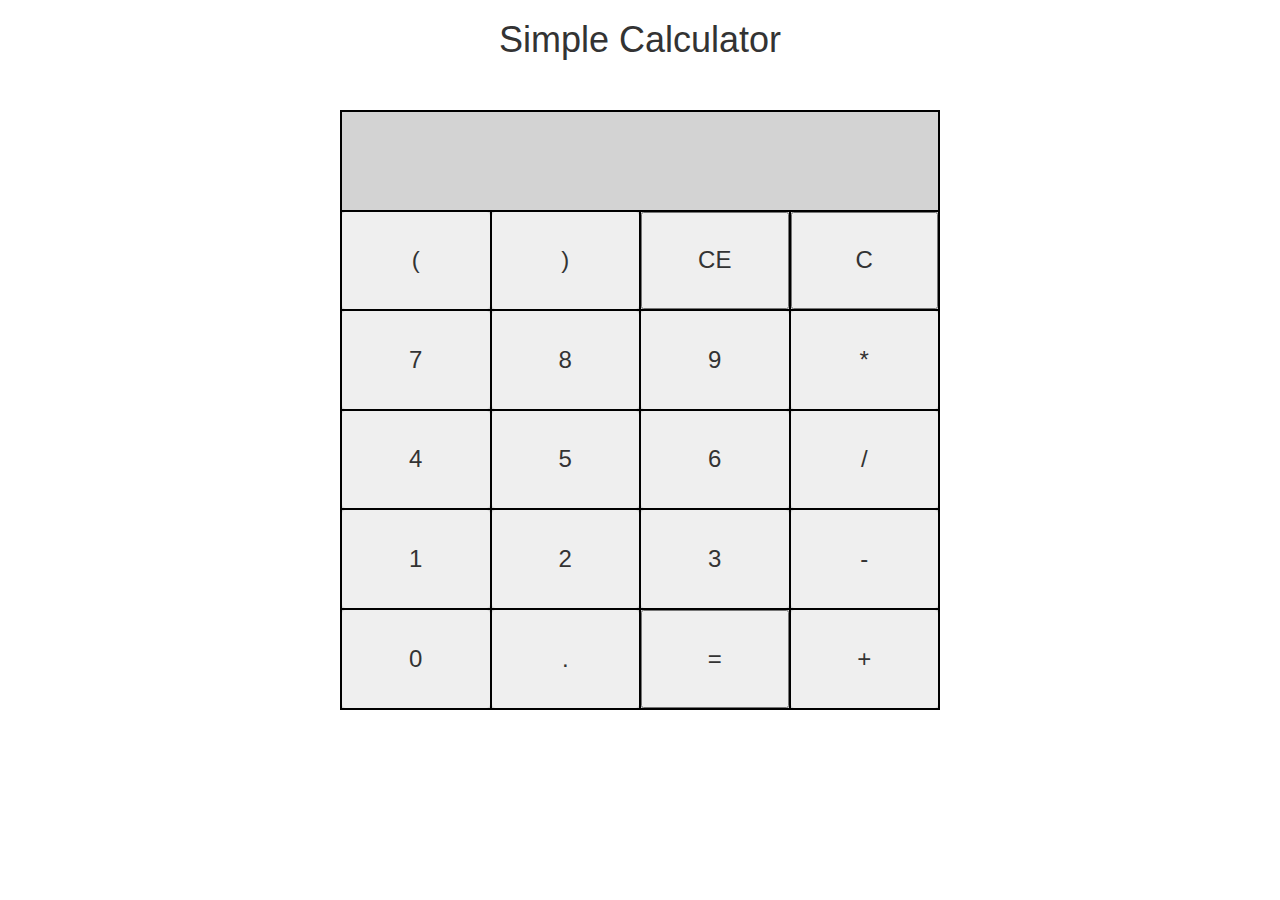
==== index.html @ 91f6bb15 "Uploaded Website" ====
<!DOCTYPE <!DOCTYPE html>
    <head>
        <meta charset="utf-8">
        <meta http-equiv="X-UA-Compatible" content="IE=edge">
        <title>Assignment 2 Calculator</title>
        <meta name="viewport" content="width=device-width, initial-scale=1">
        <script src="https://ajax.googleapis.com/ajax/libs/jquery/3.4.1/jquery.min.js"></script>
        <script src="script.js"></script>

        <!-- Latest compiled and minified JavaScript -->
        <script src="https://stackpath.bootstrapcdn.com/bootstrap/3.4.1/js/bootstrap.min.js" integrity="sha384-aJ21OjlMXNL5UyIl/XNwTMqvzeRMZH2w8c5cRVpzpU8Y5bApTppSuUkhZXN0VxHd" crossorigin="anonymous"></script>

        <!-- Latest compiled and minified CSS -->
        <link rel="stylesheet" href="https://stackpath.bootstrapcdn.com/bootstrap/3.4.1/css/bootstrap.min.css" integrity="sha384-HSMxcRTRxnN+Bdg0JdbxYKrThecOKuH5zCYotlSAcp1+c8xmyTe9GYg1l9a69psu" crossorigin="anonymous">
        <link rel="stylesheet" href="style.css">

    </head>

    <body>
        <h1 align="center">Simple Calculator</h1>
        <table id="calculator" align="center">
            <tbody>
                <tr>
                    <td id="display" colspan=5></td>
                </tr>
                <tr>
                    <td><button type="button" class="btn">(</button></td>
                    <td><button type="button" class="btn">)</button></td>
                    <td><button type="button" id="back" class="execute">CE</button></td>
                    <td><button type="button" id="clear" class="execute">C</button></td>
                </tr>
                <tr>
                    <td><button type="button" class="btn">7</button></td>
                    <td><button type="button" class="btn">8</button></td>
                    <td><button type="button" class="btn">9</button></td>
                    <td><button type="button" class="btn">*</button></td>
                </tr>
                <tr>
                    <td><button type="button" class="btn">4</button></td>
                    <td><button type="button" class="btn">5</button></td>
                    <td><button type="button" class="btn">6</button></td>
                    <td><button type="button" class="btn">/</button></td>
                </tr>
                <tr>
                    <td><button type="button" class="btn">1</button></td>
                    <td><button type="button" class="btn">2</button></td>
                    <td><button type="button" class="btn">3</button></td>
                    <td><button type="button" class="btn">-</button></td>
                </tr>
                <tr>
                    <td><button type="button" class="btn">0</button></td>
                    <td><button type="button" class="btn">.</button></td>
                    <td><button type="button" id="math" class="execute">=</button></td>
                    <td><button type="button" class="btn">+</button></td>
                </tr>
            </tbody>
        </table>
    </body>
</html>
---- style.css ----
#display {
    width: 600px;
    padding-top: 100px;
    padding-bottom: 100px;
    padding: 20px;
    border: 1px solid black;
    background-color: darkgrey;
    text-align: right;
    font-size: 36px;
}

#calculator {
    margin-top: 50px;
    width: 600px;
    height: 600px;
    text-align: center;
    border: 1px solid black;
    border-collapse: collapse;
}

#calculator tr, #calculator td {
    background-color: lightgrey;
    border: 2px solid black;
    width: 25%;
}

#calculator button {
    font-size: 24px;
}

#calculator #display {
    height: 100px;
}

.btn, .execute {
    width: 100%;
    height: 100%;
    padding: 0;
    margin: 0;
    display:inline-block;
}


@media only screen and (max-width: 600px) {
    #calculator {
        width: 100%;
        max-width: inherit;
    }
    #calculator tr, #calculator td {
        max-width: inherit;
    }
}
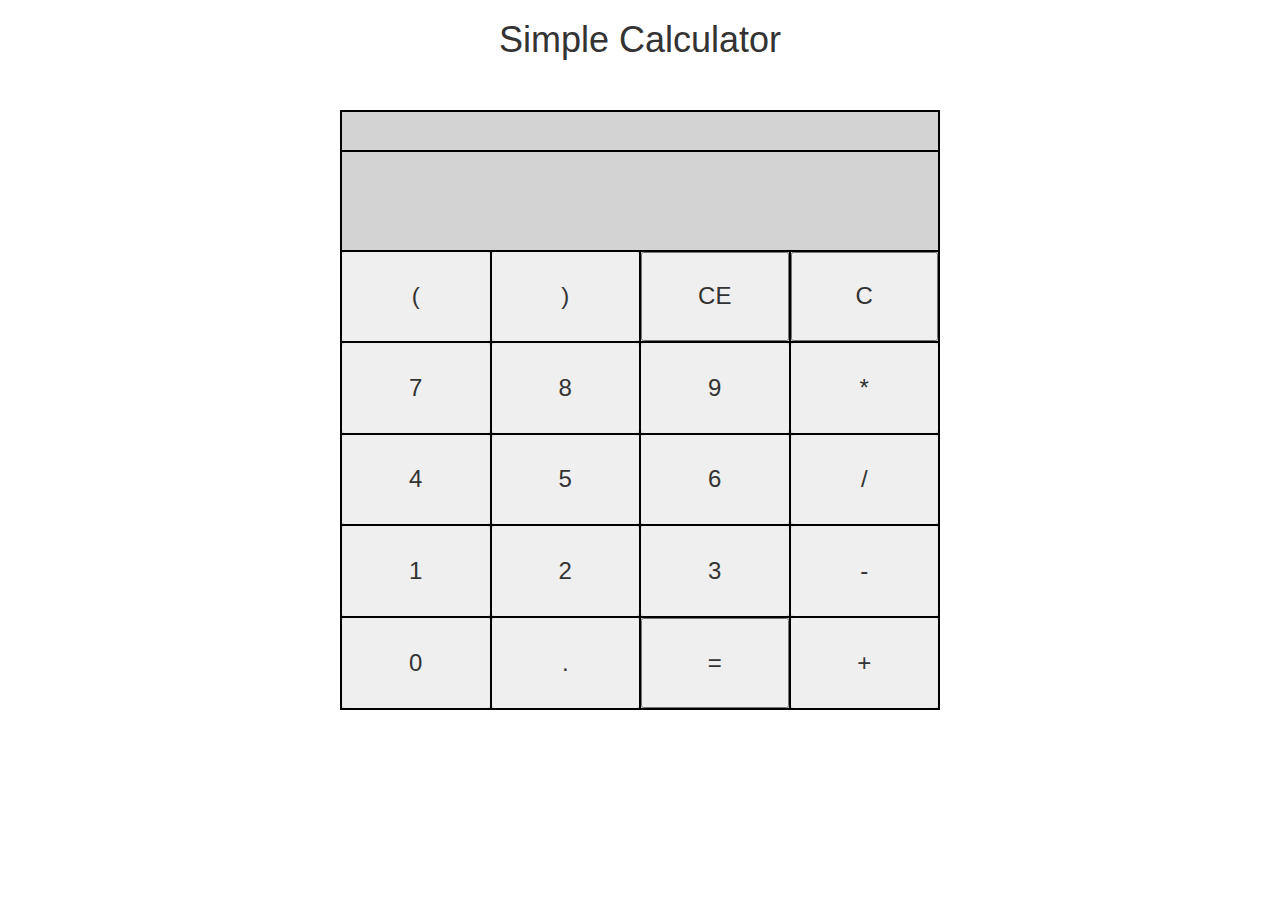
==== commit 5056d2ea: "Added expression History" ====
--- a/index.html
+++ b/index.html
@@ -20,6 +20,9 @@
         <h1 align="center">Simple Calculator</h1>
         <table id="calculator" align="center">
             <tbody>
+                <tr>
+                    <td id="history" colspan=5></td>
+                </tr>
                 <tr>
                     <td id="display" colspan=5></td>
                 </tr>
--- a/style.css
+++ b/style.css
@@ -7,6 +7,16 @@
     background-color: darkgrey;
     text-align: right;
     font-size: 36px;
+}
+
+#history {
+    width: 600px;
+    height: 40px;
+    padding-right: 20px;
+    border: 1px solid black;
+    background-color: darkgrey;
+    text-align: right;
+    font-size: 20px;
 }
 
 #calculator {
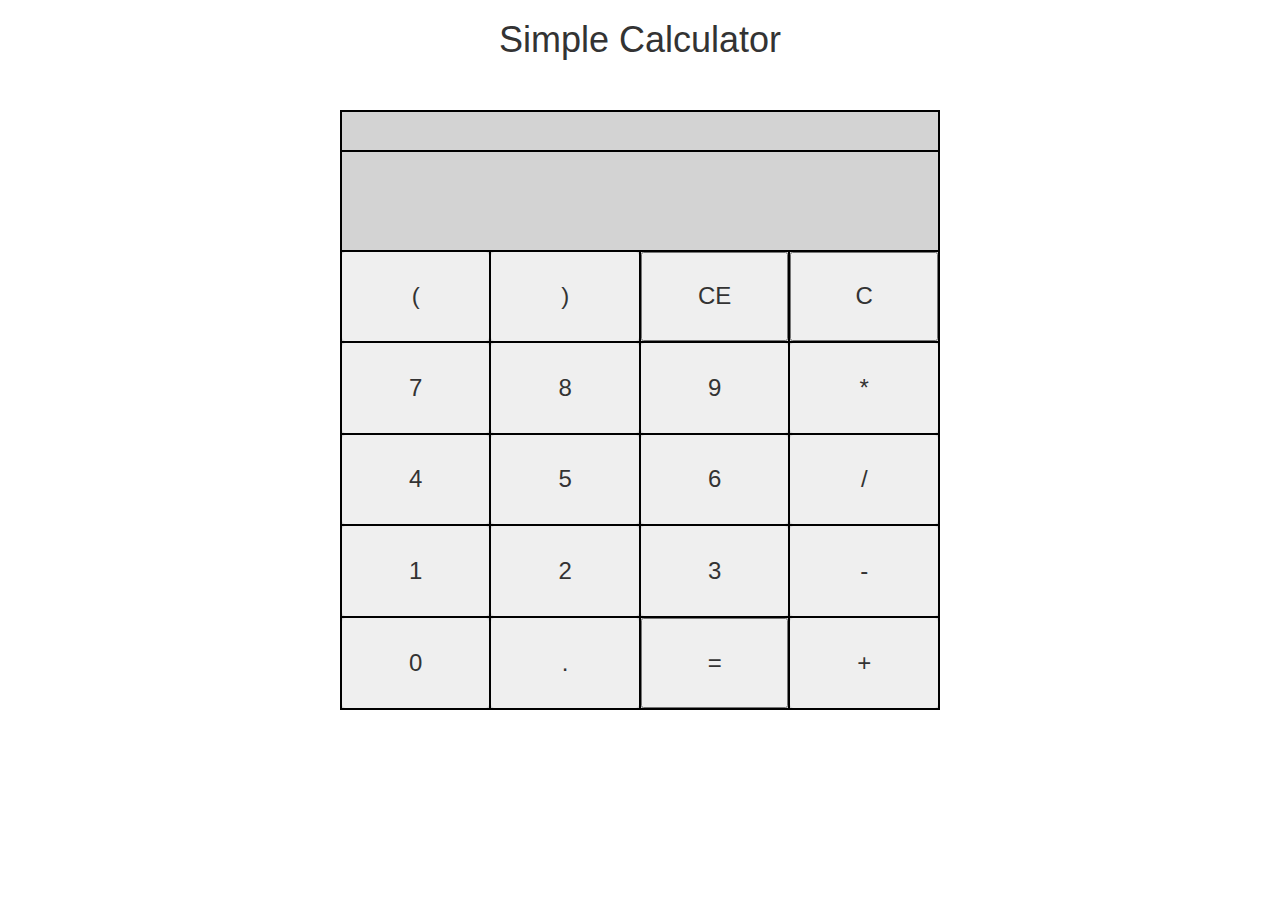
==== commit ce297d7e: "fix" ====
--- a/index.html
+++ b/index.html
@@ -18,7 +18,7 @@
 
     <body>
         <h1 align="center">Simple Calculator</h1>
-        <table id="calculator" align="center">
+        <table id="calculator" align="center" class="w-auto">
             <tbody>
                 <tr>
                     <td id="history" colspan=5></td>
--- a/style.css
+++ b/style.css
@@ -1,5 +1,4 @@
 #display {
-    width: 600px;
     padding-top: 100px;
     padding-bottom: 100px;
     padding: 20px;
@@ -7,10 +6,10 @@
     background-color: darkgrey;
     text-align: right;
     font-size: 36px;
+    height: 100px;
 }
 
 #history {
-    width: 600px;
     height: 40px;
     padding-right: 20px;
     border: 1px solid black;
@@ -20,8 +19,8 @@
 }
 
 #calculator {
+    width: 600px;
     margin-top: 50px;
-    width: 600px;
     height: 600px;
     text-align: center;
     border: 1px solid black;
@@ -31,15 +30,11 @@
 #calculator tr, #calculator td {
     background-color: lightgrey;
     border: 2px solid black;
-    width: 25%;
+    width: 150px;
 }
 
 #calculator button {
     font-size: 24px;
-}
-
-#calculator #display {
-    height: 100px;
 }
 
 .btn, .execute {
@@ -51,13 +46,9 @@
 }
 
 
-@media only screen and (max-width: 600px) {
+@media only screen and (min-width: 600px) {
     #calculator {
-        width: 100%;
-        max-width: inherit;
+        width: 600px;
     }
-    #calculator tr, #calculator td {
-        max-width: inherit;
-    }
+
 }
-
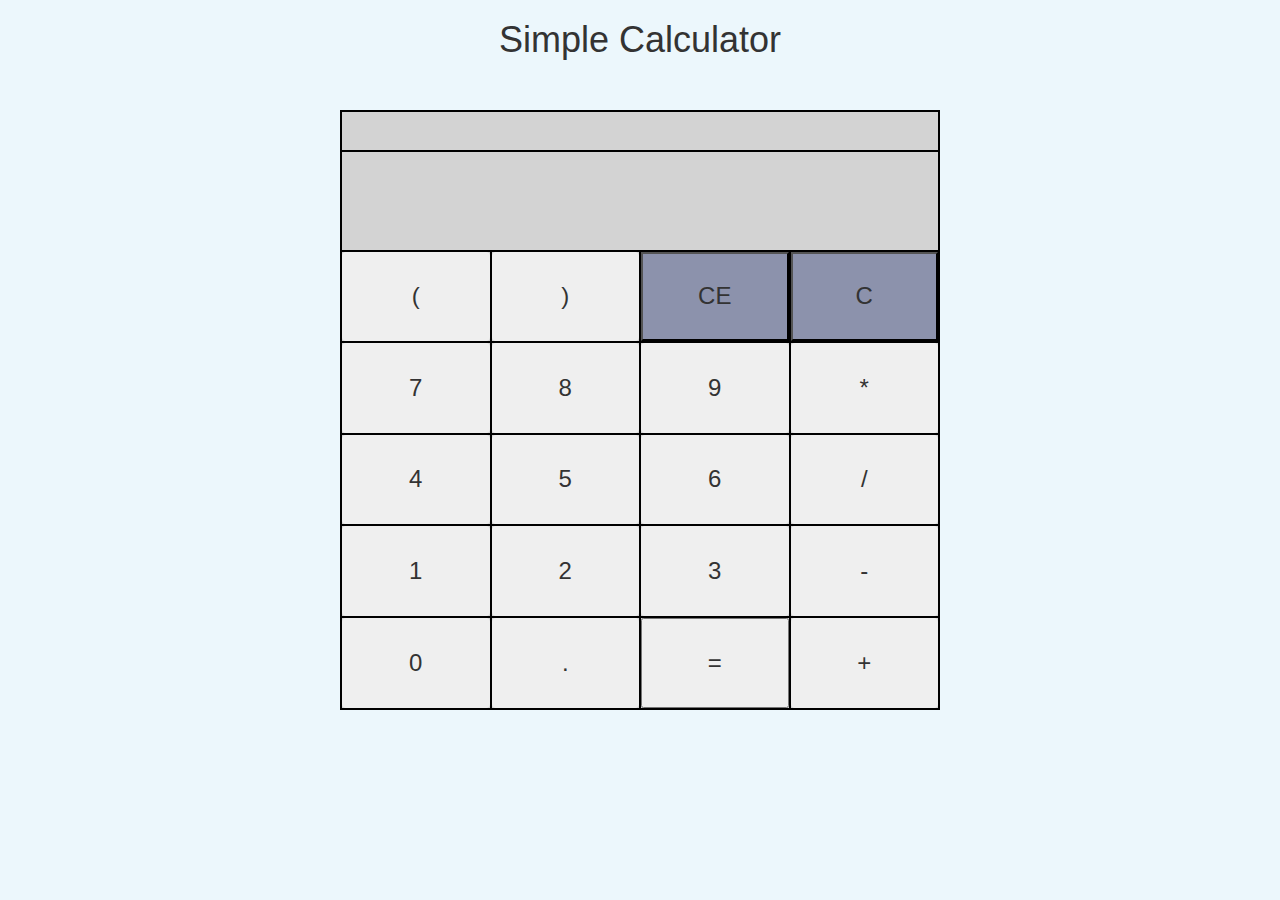
==== commit 33904098: "Added webkit and color changes" ====
--- a/index.html
+++ b/index.html
@@ -29,8 +29,8 @@
                 <tr>
                     <td><button type="button" class="btn">(</button></td>
                     <td><button type="button" class="btn">)</button></td>
-                    <td><button type="button" id="back" class="execute">CE</button></td>
-                    <td><button type="button" id="clear" class="execute">C</button></td>
+                    <td><button type="button" id="back" class="execute color">CE</button></td>
+                    <td><button type="button" id="clear" class="execute color">C</button></td>
                 </tr>
                 <tr>
                     <td><button type="button" class="btn">7</button></td>
--- a/style.css
+++ b/style.css
@@ -13,13 +13,14 @@
     height: 40px;
     padding-right: 20px;
     border: 1px solid black;
+    border-collapse: collapse;
     background-color: darkgrey;
     text-align: right;
     font-size: 20px;
 }
 
 #calculator {
-    width: 600px;
+    max-width: 600px;
     margin-top: 50px;
     height: 600px;
     text-align: center;
@@ -35,6 +36,7 @@
 
 #calculator button {
     font-size: 24px;
+    min-width: 75px;
 }
 
 .btn, .execute {
@@ -42,9 +44,31 @@
     height: 100%;
     padding: 0;
     margin: 0;
-    display:inline-block;
 }
 
+input, textarea {
+    -webkit-appearance: none;
+    border-radius: 0;
+  }
+
+.color {
+    background-color: rgb(140, 146, 172);
+}
+
+body {
+    background-color: #ecf7fc;
+}
+
+
+@media only screen and (max-width: 600px) {
+    #calculator {
+        width: 100%;
+        max-width: inherit;
+    }
+    #calculator tr, #calculator td {
+        max-width: inherit;
+    }
+}
 
 @media only screen and (min-width: 600px) {
     #calculator {
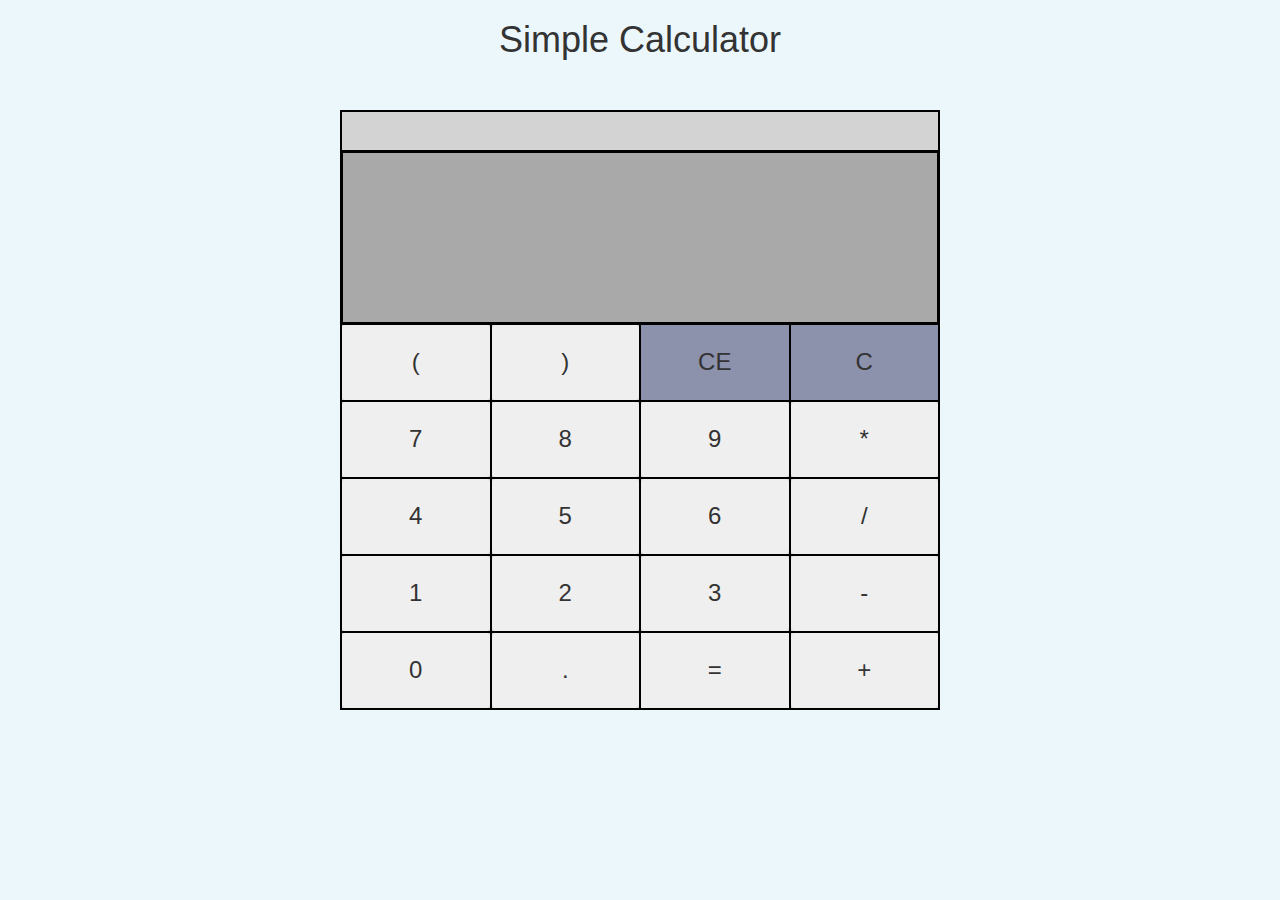
==== commit 35324651: "Changed display to input val" ====
--- a/index.html
+++ b/index.html
@@ -20,11 +20,16 @@
         <h1 align="center">Simple Calculator</h1>
         <table id="calculator" align="center" class="w-auto">
             <tbody>
+                <!--
+                <tr>
+                    <td id="history" colspan=5></td>
+                </tr>
+                -->
                 <tr>
                     <td id="history" colspan=5></td>
                 </tr>
                 <tr>
-                    <td id="display" colspan=5></td>
+                    <td colspan=5><input type="text" id="display" minlength="0" maxlength="50" style="width: 100%; height: 100%;"></td>
                 </tr>
                 <tr>
                     <td><button type="button" class="btn">(</button></td>
--- a/style.css
+++ b/style.css
@@ -46,10 +46,19 @@
     margin: 0;
 }
 
-input, textarea {
-    -webkit-appearance: none;
-    border-radius: 0;
-  }
+button {
+    font-size: 100%;
+    font-family: inherit;
+    border: 0;
+    padding: 0;
+}
+
+button,
+[type="button"],
+[type="reset"],
+[type="submit"] {
+  -webkit-appearance: button;
+}
 
 .color {
     background-color: rgb(140, 146, 172);
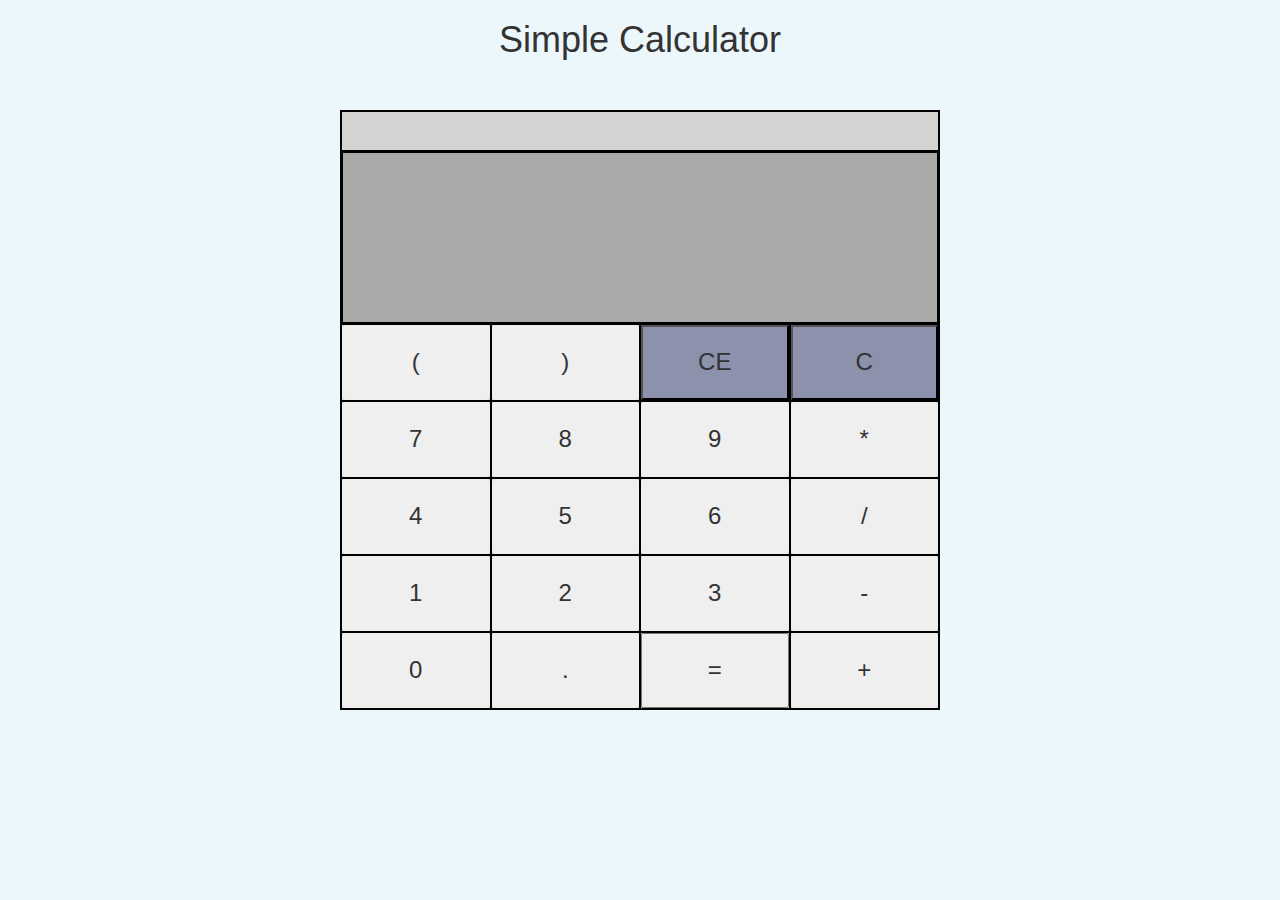
==== commit db761812: "save me" ====
--- a/index.html
+++ b/index.html
@@ -20,16 +20,12 @@
         <h1 align="center">Simple Calculator</h1>
         <table id="calculator" align="center" class="w-auto">
             <tbody>
-                <!--
-                <tr>
-                    <td id="history" colspan=5></td>
-                </tr>
-                -->
+
                 <tr>
                     <td id="history" colspan=5></td>
                 </tr>
                 <tr>
-                    <td colspan=5><input type="text" id="display" minlength="0" maxlength="50" style="width: 100%; height: 100%;"></td>
+                    <td colspan=5><input type="text" id="display" minlength="0" maxlength="50" autocomplete=off></td>
                 </tr>
                 <tr>
                     <td><button type="button" class="btn">(</button></td>
--- a/style.css
+++ b/style.css
@@ -1,3 +1,4 @@
+/* Set the properties for the calculation display */
 #display {
     padding-top: 100px;
     padding-bottom: 100px;
@@ -6,9 +7,11 @@
     background-color: darkgrey;
     text-align: right;
     font-size: 36px;
-    height: 100px;
+    height: 100%;
+    width: 100%;
 }
 
+/* Set the properties for the history cell */
 #history {
     height: 40px;
     padding-right: 20px;
@@ -19,6 +22,8 @@
     font-size: 20px;
 }
 
+
+/* Set table size and style */
 #calculator {
     max-width: 600px;
     margin-top: 50px;
@@ -28,17 +33,20 @@
     border-collapse: collapse;
 }
 
+/* Calculator based on table - set sizes based on 600px width */
 #calculator tr, #calculator td {
     background-color: lightgrey;
     border: 2px solid black;
     width: 150px;
 }
 
+/* Set the calculator font and button size */
 #calculator button {
     font-size: 24px;
     min-width: 75px;
 }
 
+/* Set button properties */
 .btn, .execute {
     width: 100%;
     height: 100%;
@@ -46,13 +54,7 @@
     margin: 0;
 }
 
-button {
-    font-size: 100%;
-    font-family: inherit;
-    border: 0;
-    padding: 0;
-}
-
+/* Mobile breaks without this - take online source */
 button,
 [type="button"],
 [type="reset"],
@@ -60,15 +62,17 @@
   -webkit-appearance: button;
 }
 
+/* Button colors for some buttons */
 .color {
     background-color: rgb(140, 146, 172);
 }
 
+/* Default Background color */
 body {
     background-color: #ecf7fc;
 }
 
-
+/* Compatibility with mobile devices */
 @media only screen and (max-width: 600px) {
     #calculator {
         width: 100%;
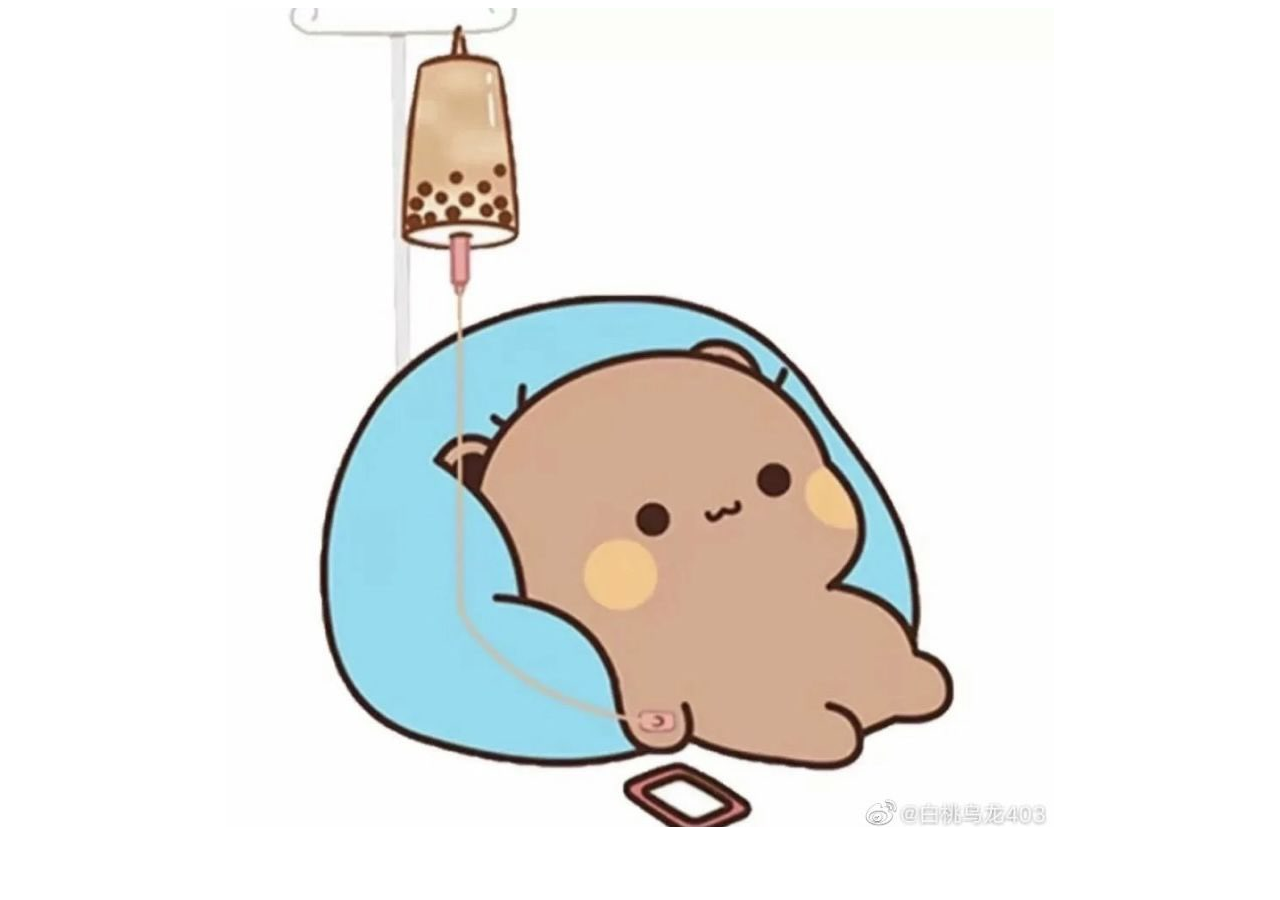
==== commit 8f1ba422: "Uploaded CPSC 583 hand-in 3" ====
--- a/index.html
+++ b/index.html
@@ -1,63 +1,23 @@
-<!DOCTYPE <!DOCTYPE html>
+<!DOCTYPE html>
+<!--[if lt IE 7]>      <html class="no-js lt-ie9 lt-ie8 lt-ie7"> <![endif]-->
+<!--[if IE 7]>         <html class="no-js lt-ie9 lt-ie8"> <![endif]-->
+<!--[if IE 8]>         <html class="no-js lt-ie9"> <![endif]-->
+<!--[if gt IE 8]>      <html class="no-js"> <!--<![endif]-->
+<html>
     <head>
         <meta charset="utf-8">
         <meta http-equiv="X-UA-Compatible" content="IE=edge">
-        <title>Assignment 2 Calculator</title>
+        <title></title>
+        <meta name="description" content="">
         <meta name="viewport" content="width=device-width, initial-scale=1">
-        <script src="https://ajax.googleapis.com/ajax/libs/jquery/3.4.1/jquery.min.js"></script>
-        <script src="script.js"></script>
-
-        <!-- Latest compiled and minified JavaScript -->
-        <script src="https://stackpath.bootstrapcdn.com/bootstrap/3.4.1/js/bootstrap.min.js" integrity="sha384-aJ21OjlMXNL5UyIl/XNwTMqvzeRMZH2w8c5cRVpzpU8Y5bApTppSuUkhZXN0VxHd" crossorigin="anonymous"></script>
-
-        <!-- Latest compiled and minified CSS -->
-        <link rel="stylesheet" href="https://stackpath.bootstrapcdn.com/bootstrap/3.4.1/css/bootstrap.min.css" integrity="sha384-HSMxcRTRxnN+Bdg0JdbxYKrThecOKuH5zCYotlSAcp1+c8xmyTe9GYg1l9a69psu" crossorigin="anonymous">
-        <link rel="stylesheet" href="style.css">
-
+        <link rel="stylesheet" href="">
     </head>
-
     <body>
-        <h1 align="center">Simple Calculator</h1>
-        <table id="calculator" align="center" class="w-auto">
-            <tbody>
-
-                <tr>
-                    <td id="history" colspan=5></td>
-                </tr>
-                <tr>
-                    <td colspan=5><input type="text" id="display" minlength="0" maxlength="50" autocomplete=off></td>
-                </tr>
-                <tr>
-                    <td><button type="button" class="btn">(</button></td>
-                    <td><button type="button" class="btn">)</button></td>
-                    <td><button type="button" id="back" class="execute color">CE</button></td>
-                    <td><button type="button" id="clear" class="execute color">C</button></td>
-                </tr>
-                <tr>
-                    <td><button type="button" class="btn">7</button></td>
-                    <td><button type="button" class="btn">8</button></td>
-                    <td><button type="button" class="btn">9</button></td>
-                    <td><button type="button" class="btn">*</button></td>
-                </tr>
-                <tr>
-                    <td><button type="button" class="btn">4</button></td>
-                    <td><button type="button" class="btn">5</button></td>
-                    <td><button type="button" class="btn">6</button></td>
-                    <td><button type="button" class="btn">/</button></td>
-                </tr>
-                <tr>
-                    <td><button type="button" class="btn">1</button></td>
-                    <td><button type="button" class="btn">2</button></td>
-                    <td><button type="button" class="btn">3</button></td>
-                    <td><button type="button" class="btn">-</button></td>
-                </tr>
-                <tr>
-                    <td><button type="button" class="btn">0</button></td>
-                    <td><button type="button" class="btn">.</button></td>
-                    <td><button type="button" id="math" class="execute">=</button></td>
-                    <td><button type="button" class="btn">+</button></td>
-                </tr>
-            </tbody>
-        </table>
+        <!--[if lt IE 7]>
+            <p class="browsehappy">You are using an <strong>outdated</strong> browser. Please <a href="#">upgrade your browser</a> to improve your experience.</p>
+        <![endif]-->
+        <img style="margin:auto;display:block;" src="bearboba.png">
+        
+        <script src="" async defer></script>
     </body>
-</html>
+</html>